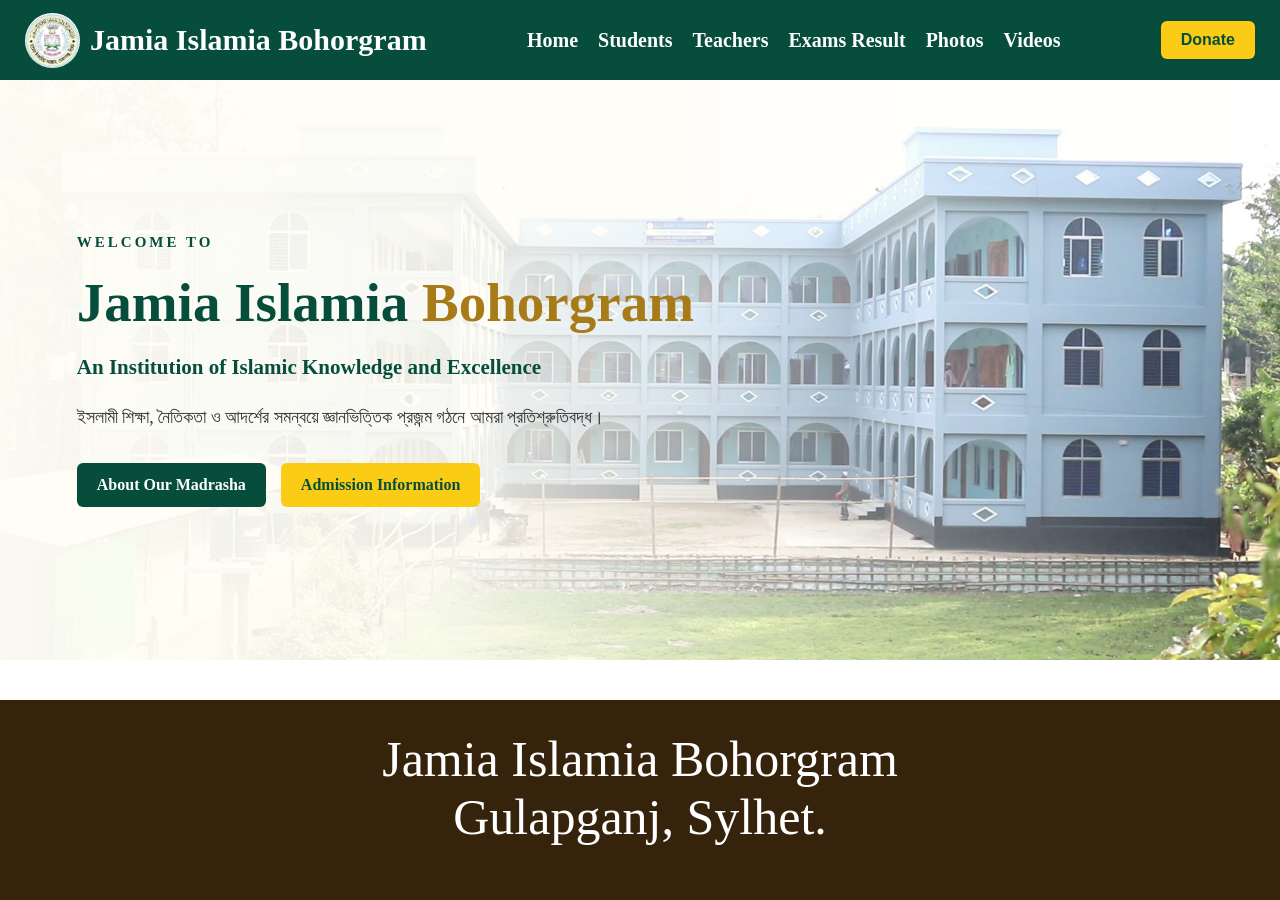
==== index.html @ 264031ab "herosection" ====
<!DOCTYPE html>
<html lang="en">

<head>
    <meta charset="UTF-8">
    <meta name="viewport" content="width=device-width, initial-scale=1.0">
    <title>Bohorgram-Madrasha</title>
    <link rel="stylesheet" href="style.css">
</head>

<body>

    <header>

        <nav class="navbar">

            <!-- Website Logo and Name -->
            <div class="logo">
                <img src="./images/logo.jpg" alt="Jamia Islamia Bohorgram Logo">
                <span>Jamia Islamia Bohorgram</span>
            </div>


            <!-- Mobile Menu Toggle -->
            <button class="menu-toggle" id="menu-toggle"
                aria-label="Toggle Navigation Menu"
                aria-expanded="false">
                ☰
            </button>


            <!-- Navigation Menu -->
            <ul class="nav-style" id="nav-menu">

                <li><a class="link-style" href="./index.html">Home</a></li>

                <li><a class="link-style" href="./students.html">Students</a></li>

                <li><a class="link-style" href="">Teachers</a></li>

                <li><a class="link-style" href="">Exams Result</a></li>

                <li><a class="link-style" href="./photos.html">Photos</a></li>

                <li><a class="link-style" href="">Videos</a></li>

            </ul>


            <!-- Donation Button -->
            <button class="donate-button" id="donate-button">
                Donate
            </button>

        </nav>


        <!-- Background Overlay -->
        <div class="menu-overlay" id="menu-overlay"></div>

    </header>


    <!-- Hero Section -->

<main>

    <section class="hero">

        <div class="hero-overlay"></div>

        <div class="hero-content">

            <span class="hero-welcome">
                WELCOME TO
            </span>

            <h1>
                Jamia Islamia
                <span>Bohorgram</span>
            </h1>

            <h3>
                An Institution of Islamic Knowledge and Excellence
            </h3>

            <p>
                ইসলামী শিক্ষা, নৈতিকতা ও আদর্শের সমন্বয়ে
                জ্ঞানভিত্তিক প্রজন্ম গঠনে আমরা প্রতিশ্রুতিবদ্ধ।
            </p>

            <div class="hero-buttons">

                <a href="./about.html" class="about-btn">
                    About Our Madrasha
                </a>

                <a href="./admission.html" class="admission-btn">
                    Admission Information
                </a>

            </div>

        </div>

    </section>

</main>


    <footer class="footer">

        Jamia Islamia Bohorgram
        <br>
        Gulapganj, Sylhet.

    </footer>


    <!-- JavaScript -->
    <script>

        // Select Elements
        const menuToggle = document.getElementById('menu-toggle');
        const navMenu = document.getElementById('nav-menu');
        const menuOverlay = document.getElementById('menu-overlay');


        // Open and Close Menu
        function toggleMenu() {

            const isOpen = navMenu.classList.toggle('active');

            menuOverlay.classList.toggle('active', isOpen);

            document.body.classList.toggle('menu-open', isOpen);

            menuToggle.setAttribute('aria-expanded', isOpen);

        }


        // Close Menu
        function closeMenu() {

            navMenu.classList.remove('active');

            menuOverlay.classList.remove('active');

            document.body.classList.remove('menu-open');

            menuToggle.setAttribute('aria-expanded', 'false');

        }


        // Toggle Button Click
        menuToggle.addEventListener('click', toggleMenu);


        // Close Menu by Clicking Outside
        menuOverlay.addEventListener('click', closeMenu);


        // Close Menu After Clicking a Link
        const navLinks = document.querySelectorAll('.link-style');

        navLinks.forEach(function(link) {

            link.addEventListener('click', closeMenu);

        });


        // Close Menu by Pressing Escape
        document.addEventListener('keydown', function(event) {

            if (event.key === 'Escape') {
                closeMenu();
            }

        });

    </script>

</body>

</html>
---- style.css ----
/* =========================
   General Design
========================= */

* {
    box-sizing: border-box;
}

body {
    margin: 0;
    padding: 0;
    min-height: 100vh;
    display: flex;
    flex-direction: column;
    overflow-x: hidden;
}


/* =========================
   Navbar Design
========================= */

.navbar {
    width: 100%;
    min-height: 80px;
    background-color: #064e3b;
    display: flex;
    align-items: center;
    justify-content: space-between;
    padding: 10px 25px;
}


/* Logo and Madrasha Name */

.logo {
    display: flex;
    align-items: center;
    gap: 10px;
    color: white;
    font-size: 30px;
    font-weight: bold;
    white-space: nowrap;
}

.logo img {
    width: 55px;
    height: 55px;
    border-radius: 50%;
    object-fit: cover;
}


/* Navigation Menu */

.nav-style {
    display: flex;
    align-items: center;
    list-style: none;
    gap: 20px;
    margin: 0;
    padding: 0;
}

.link-style {
    text-decoration: none;
    color: white;
    font-size: 20px;
    font-weight: bold;
}

.link-style:hover {
    color: #facc15;
}


/* Donate Button */

.donate-button {
    background-color: #facc15;
    color: #064e3b;
    padding: 10px 20px;
    border: none;
    border-radius: 6px;
    font-size: 16px;
    font-weight: bold;
    cursor: pointer;
}


/* Hamburger Menu Button */

.menu-toggle {
    display: none;
    font-size: 28px;
    color: white;
    background: none;
    border: none;
    cursor: pointer;
}


/* =========================
   Banner Design
========================= */

.banner {
    width: 100%;
    min-height: 200px;
    color: chocolate;
    text-align: center;
    background-position: center;
    padding: 10px 15px;
}

.banner h1 {
    font-size: 50px;
    margin: 25px 0;
}

.banner h3 {
    font-size: 30px;
    margin: 20px 0;
}

.alada {
    color: brown;
}


/* =========================
   Main Content
========================= */

main {
    width: 100%;
    flex: 1;
    text-align: center;
}

.main img {
    display: block;
    width: 80%;
    max-width: 650px;
    height: auto;
    margin: 20px auto 8px;
}

.main h3 {
    margin: 10px 0 20px;
}


/* =========================
   Students Button
========================= */

.button {
    display: flex;
    background-color: rgb(114, 218, 11);
    font-size: 30px;
    font-weight: bold;
    color: black;
    flex-direction: row;
    padding: 20px;
    border-radius: 20px;
    margin: 10px auto;
}

.button a {
    text-decoration: none;
}


/* =========================
   Photos Page
========================= */

.image {
    width: 50%;
    height: auto;
}


/* =========================
   Footer Design
========================= */

.footer {
    flex-shrink: 0;
    background-color: rgb(53, 35, 12);
    width: 100%;
    min-height: 200px;
    color: white;
    text-align: center;
    font-size: 50px;
    padding: 30px 10px;
}


/* =========================
   Mobile Responsive Design
========================= */

@media screen and (max-width: 768px) {


    /* Mobile Navbar */

    .navbar {
        width: 100%;
        min-height: 65px;
        flex-wrap: nowrap;
        padding: 8px 10px;
        justify-content: space-between;
    }


    /* Toggle Button */

    .menu-toggle {
        display: block;
        order: 1;
        margin: 0;
        flex-shrink: 0;

        position: relative;
        z-index: 1002;
    }


    /* Logo and Name */

    .logo {
        order: 2;
        flex: 1;
        justify-content: center;
        font-size: 13px;
        gap: 5px;
        min-width: 0;
        white-space: normal;
    }

    .logo img {
        width: 38px;
        height: 38px;
        flex-shrink: 0;
    }


    /* Donate Button */

    .donate-button {
        order: 3;
        padding: 8px 12px;
        font-size: 13px;
        flex-shrink: 0;
    }


    /* =========================
       Side Drawer Menu
    ========================= */

    .nav-style {
        display: flex;

        position: fixed;
        top: 0;
        left: 0;

        width: min(75%, 340px);
        height: 100vh;
        height: 100dvh;

        background-color: #fffdf5;

        flex-direction: column;
        align-items: flex-start;
        justify-content: flex-start;

        gap: 0;
        padding: 85px 25px 30px;

        margin: 0;

        overflow-y: auto;

        z-index: 1001;

        transform: translateX(-100%);
        visibility: hidden;

        transition:
            transform 0.35s ease,
            visibility 0.35s ease;

        box-shadow: 5px 0 20px rgba(0, 0, 0, 0.15);
    }


    /* Open Drawer */

    .nav-style.active {
        transform: translateX(0);
        visibility: visible;
    }


    /* Drawer Menu Links */

    .nav-style li {
        width: 100%;
        border-bottom: 1px solid #e5e1d5;
    }

    .link-style {
        display: block;
        width: 100%;

        color: #064e3b;

        font-size: 18px;
        padding: 15px 5px;
    }

    .link-style:hover {
        color: #064e3b;
        background-color: #e8f5e9;
    }


    /* =========================
       Background Overlay
    ========================= */

    .menu-overlay {
        position: fixed;
        inset: 0;

        background-color: rgba(0, 0, 0, 0.45);

        backdrop-filter: blur(5px);
        -webkit-backdrop-filter: blur(5px);

        z-index: 1000;

        opacity: 0;
        visibility: hidden;

        transition:
            opacity 0.35s ease,
            visibility 0.35s ease;
    }


    /* Show Overlay */

    .menu-overlay.active {
        opacity: 1;
        visibility: visible;
    }


    /* Stop Background Scrolling */

    body.menu-open {
        overflow: hidden;
    }


    /* Mobile Banner */

    .banner {
        min-height: auto;
        padding: 10px 12px;
    }

    .banner h1 {
        font-size: 30px;
        line-height: 1.3;
        margin: 20px 0;
    }

    .banner h3 {
        font-size: 19px;
        line-height: 1.4;
        margin: 15px 0;
    }


    /* Mobile Main Content */

    .main img {
        width: 88%;
        max-width: 650px;
        height: auto;
        margin: 15px auto 8px;
    }

    .main h3 {
        font-size: 16px;
        margin: 10px 0 20px;
    }


    /* Mobile Students Button */

    .button {
        font-size: 20px;
        padding: 12px 20px;
    }


    /* Mobile Photos */

    .image {
        width: 90%;
        height: auto;
    }


    /* Mobile Footer */

    .footer {
        min-height: 130px;
        font-size: 25px;
        padding: 25px 10px;
    }

}
/* =========================
   Hero Section
========================= */

.hero {
    position: relative;

    width: 100%;
    min-height: 580px;

    display: flex;
    align-items: center;

    padding: 60px 6%;

    background-image: url("./images/cover.jpg");

    background-size: cover;
    background-position: center;
    background-repeat: no-repeat;
}


/* Background Overlay */

.hero-overlay {
    position: absolute;
    inset: 0;

    background: linear-gradient(
        to right,
        rgba(255, 253, 245, 0.98) 0%,
        rgba(255, 253, 245, 0.90) 35%,
        rgba(255, 253, 245, 0.45) 60%,
        rgba(255, 253, 245, 0.05) 100%
    );
}


/* Hero Content */

.hero-content {
    position: relative;
    z-index: 1;

    width: 55%;
    max-width: 700px;

    text-align: left;
}


/* Welcome Text */

.hero-welcome {
    color: #064e3b;
    font-size: 15px;
    font-weight: bold;
    letter-spacing: 3px;
}


/* Main Heading */

.hero-content h1 {
    color: #064e3b;
    font-size: 55px;
    line-height: 1.15;
    margin: 20px 0;
}

.hero-content h1 span {
    color: #a77b18;
}


/* Description */

.hero-content h3 {
    color: #064e3b;
    font-size: 21px;
}

.hero-content p {
    color: #333;
    font-size: 18px;
    line-height: 1.8;
}


/* Buttons */

.hero-buttons {
    display: flex;
    flex-wrap: wrap;
    gap: 15px;
    margin-top: 30px;
}

.about-btn,
.admission-btn {
    display: inline-block;
    padding: 13px 20px;
    text-decoration: none;
    font-weight: bold;
    border-radius: 6px;
    transition: 0.3s;
}

.about-btn {
    background-color: #064e3b;
    color: white;
}

.admission-btn {
    background-color: #facc15;
    color: #064e3b;
}

.about-btn:hover,
.admission-btn:hover {
    transform: translateY(-3px);
}


/* =========================
   Mobile Hero Section
========================= */

@media screen and (max-width: 768px) {

    .hero {
        min-height: 500px;
        padding: 45px 20px;
        background-position: center;
    }

    .hero-overlay {
        background: rgba(255, 253, 245, 0.82);
    }

    .hero-content {
        width: 100%;
        text-align: center;
    }

    .hero-content h1 {
        font-size: 35px;
    }

    .hero-content h3 {
        font-size: 17px;
    }

    .hero-content p {
        font-size: 15px;
    }

    .hero-welcome {
        font-size: 12px;
    }

    .hero-buttons {
        justify-content: center;
    }

    .about-btn,
    .admission-btn {
        font-size: 13px;
        padding: 11px 13px;
    }

}
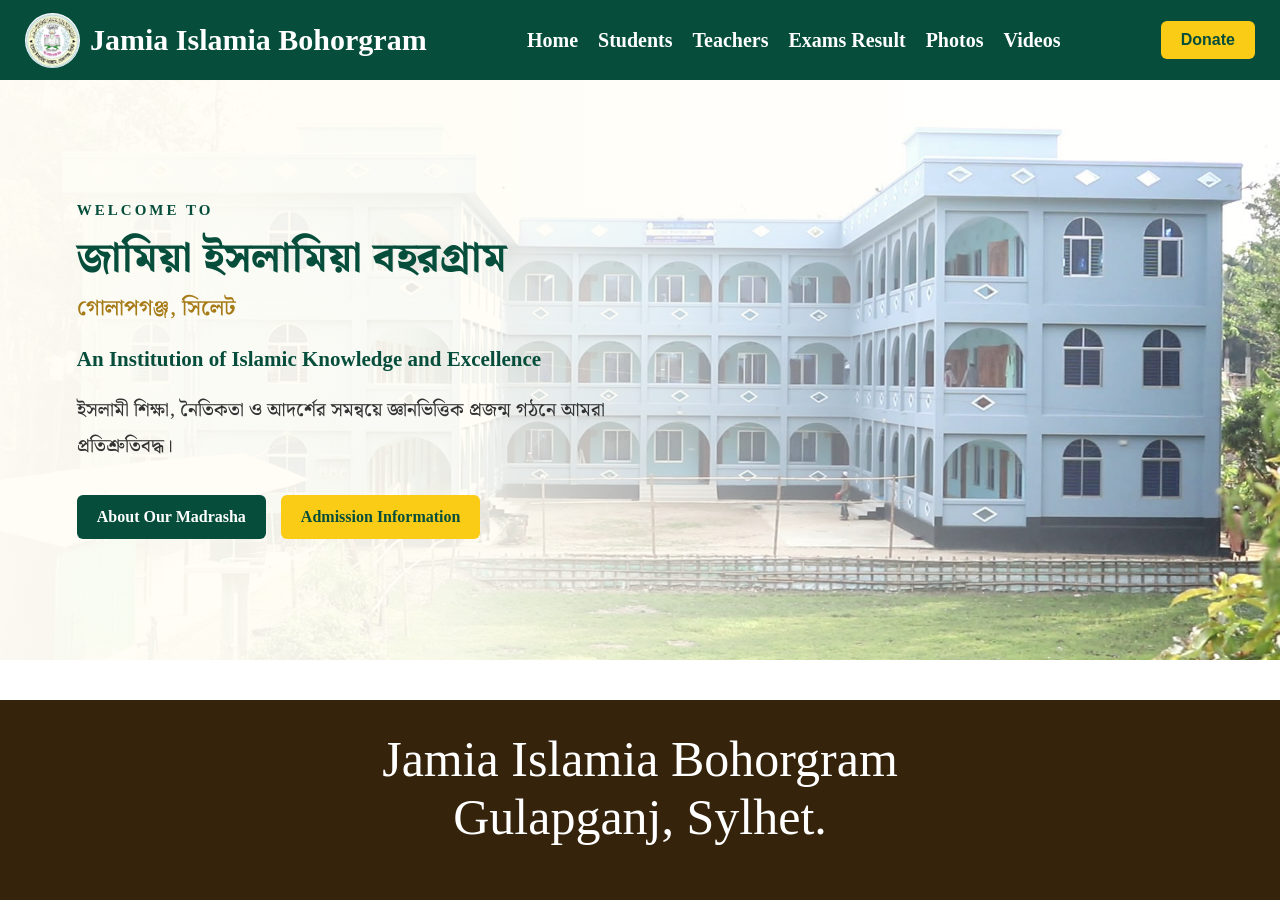
==== commit 39f9c5fa: "bannarupdate" ====
--- a/index.html
+++ b/index.html
@@ -1,11 +1,33 @@
 <!DOCTYPE html>
-<html lang="en">
+<html lang="bn">
 
 <head>
+<!-- Bengali Font -->
+<link rel="preconnect" href="https://fonts.googleapis.com">
+<link rel="preconnect" href="https://fonts.gstatic.com" crossorigin>
+
+<link href="https://fonts.googleapis.com/css2?family=Noto+Serif+Bengali:wght@400;500;600;700;800&display=swap" rel="stylesheet">
+    <!-- Character Encoding -->
     <meta charset="UTF-8">
+
+    <!-- Responsive Website -->
     <meta name="viewport" content="width=device-width, initial-scale=1.0">
-    <title>Bohorgram-Madrasha</title>
+
+    <!-- Website Title -->
+    <title>জামিয়া ইসলামিয়া বহরগ্রাম | Jamia Islamia Bohorgram</title>
+
+    <!-- Website Description -->
+    <meta name="description" content="জামিয়া ইসলামিয়া বহরগ্রাম, গোলাপগঞ্জ, সিলেট। একটি আদর্শ ইসলামী শিক্ষাপ্রতিষ্ঠান।">
+
+    <!-- Website Keywords -->
+    <meta name="keywords" content="Jamia Islamia Bohorgram, Madrasha, Islamic Education, Golapganj, Sylhet">
+
+    <!-- Author -->
+    <meta name="author" content="Jamia Islamia Bohorgram">
+
+    <!-- CSS File -->
     <link rel="stylesheet" href="style.css">
+
 </head>
 
 <body>
@@ -75,19 +97,22 @@
                 WELCOME TO
             </span>
 
-            <h1>
-                Jamia Islamia
-                <span>Bohorgram</span>
-            </h1>
+            <h1 class="madrasha-name">
+    জামিয়া ইসলামিয়া বহরগ্রাম
+</h1>
+
+<p class="hero-location">
+    গোলাপগঞ্জ, সিলেট
+</p>
 
             <h3>
                 An Institution of Islamic Knowledge and Excellence
             </h3>
 
-            <p>
-                ইসলামী শিক্ষা, নৈতিকতা ও আদর্শের সমন্বয়ে
-                জ্ঞানভিত্তিক প্রজন্ম গঠনে আমরা প্রতিশ্রুতিবদ্ধ।
-            </p>
+            <p class="hero-description">
+    ইসলামী শিক্ষা, নৈতিকতা ও আদর্শের সমন্বয়ে
+    জ্ঞানভিত্তিক প্রজন্ম গঠনে আমরা প্রতিশ্রুতিবদ্ধ।
+</p>
 
             <div class="hero-buttons">
 
--- a/style.css
+++ b/style.css
@@ -491,17 +491,49 @@
 }
 
 
-/* Main Heading */
-
-.hero-content h1 {
+/* Madrasha Name */
+
+.madrasha-name {
+    font-family: 'Noto Serif Bengali', serif;
     color: #064e3b;
-    font-size: 55px;
-    line-height: 1.15;
-    margin: 20px 0;
-}
-
-.hero-content h1 span {
+
+    font-size: clamp(34px, 3.2vw, 50px);
+    font-weight: 800;
+
+    white-space: nowrap;
+    line-height: 1.5;
+
+    margin: 10px 0 0;
+}
+
+
+/* Madrasha Location */
+
+.hero-location {
+    font-family: 'Noto Serif Bengali', serif;
+
     color: #a77b18;
+    font-size: 22px;
+    font-weight: 600;
+
+    margin: 0 0 15px;
+}
+
+
+/* Mobile Design */
+
+@media screen and (max-width: 768px) {
+
+    .madrasha-name {
+        font-size: clamp(25px, 7vw, 34px);
+        white-space: normal;
+        line-height: 1.5;
+    }
+
+    .hero-location {
+        font-size: 18px;
+    }
+
 }
 
 
@@ -512,10 +544,27 @@
     font-size: 21px;
 }
 
-.hero-content p {
+/* Hero Description */
+
+.hero-description {
+    font-family: 'Noto Serif Bengali', serif;
     color: #333;
-    font-size: 18px;
-    line-height: 1.8;
+    font-size: 19px;
+    font-weight: 500;
+    line-height: 1.9;
+    margin: 10px 0 20px;
+}
+
+
+/* Mobile Design */
+
+@media screen and (max-width: 768px) {
+
+    .hero-description {
+        font-size: 16px;
+        line-height: 1.8;
+    }
+
 }
 
 
@@ -561,38 +610,77 @@
 @media screen and (max-width: 768px) {
 
     .hero {
-        min-height: 500px;
-        padding: 45px 20px;
-        background-position: center;
-    }
+        min-height: 520px;
+
+        padding: 40px 20px;
+
+        display: flex;
+        align-items: center;
+
+        background-position: 65% center;
+        background-size: cover;
+    }
+
+
+    /* Mobile Background Overlay */
 
     .hero-overlay {
-        background: rgba(255, 253, 245, 0.82);
-    }
+        background: linear-gradient(
+            to right,
+            rgba(255, 253, 245, 0.95) 0%,
+            rgba(255, 253, 245, 0.82) 65%,
+            rgba(255, 253, 245, 0.55) 100%
+        );
+    }
+
+
+    /* Hero Text */
 
     .hero-content {
         width: 100%;
-        text-align: center;
-    }
-
-    .hero-content h1 {
-        font-size: 35px;
-    }
-
-    .hero-content h3 {
-        font-size: 17px;
-    }
-
-    .hero-content p {
+        max-width: 100%;
+
+        text-align: left;
+    }
+
+
+    /* Madrasha Name */
+
+    .madrasha-name {
+        font-size: clamp(27px, 7vw, 34px);
+        white-space: normal;
+        line-height: 1.5;
+    }
+
+
+    /* Location */
+
+    .hero-location {
+        font-size: 18px;
+    }
+
+
+    /* Description */
+
+    .hero-description {
         font-size: 15px;
-    }
+        line-height: 1.9;
+    }
+
+
+    /* Welcome Text */
 
     .hero-welcome {
         font-size: 12px;
-    }
+        letter-spacing: 2px;
+    }
+
+
+    /* Buttons */
 
     .hero-buttons {
-        justify-content: center;
+        justify-content: flex-start;
+        gap: 10px;
     }
 
     .about-btn,
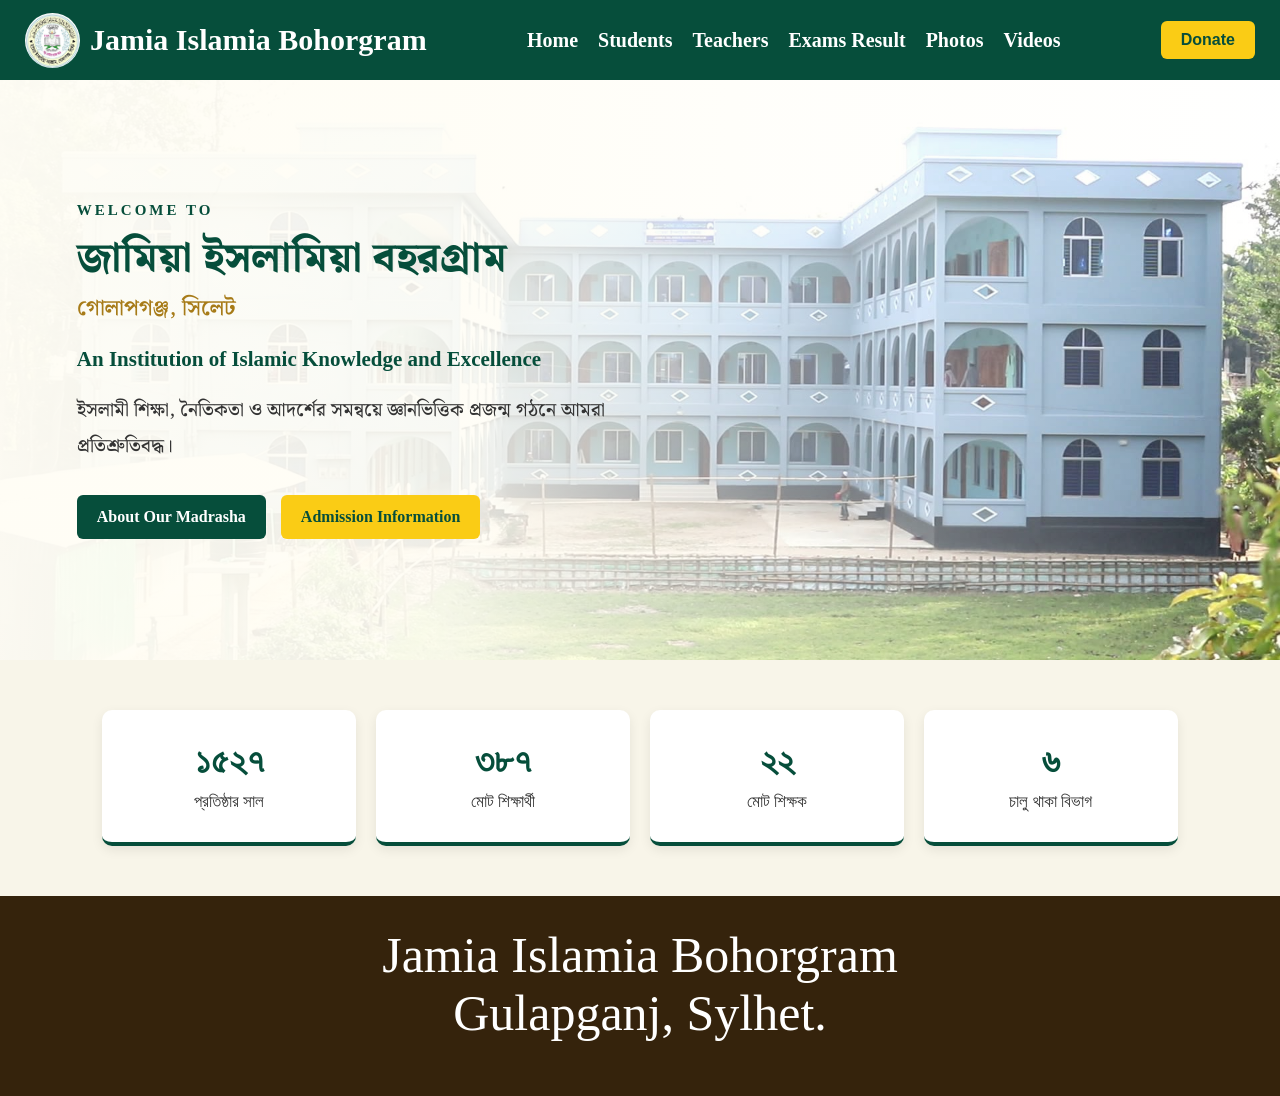
==== commit 18ca898f: "staticsection" ====
--- a/index.html
+++ b/index.html
@@ -129,6 +129,27 @@
         </div>
 
     </section>
+    <section class="statistics">
+    <div class="stat-card">
+        <h2 class="stat-number" data-target="1969">০</h2>
+        <p>প্রতিষ্ঠার সাল</p>
+    </div>
+
+    <div class="stat-card">
+        <h2 class="stat-number" data-target="500">০</h2>
+        <p>মোট শিক্ষার্থী</p>
+    </div>
+
+    <div class="stat-card">
+        <h2 class="stat-number" data-target="29">০</h2>
+        <p>মোট শিক্ষক</p>
+    </div>
+
+    <div class="stat-card">
+        <h2 class="stat-number" data-target="8">০</h2>
+        <p>চালু থাকা বিভাগ</p>
+    </div>
+</section>
 
 </main>
 
@@ -207,7 +228,57 @@
         });
 
     </script>
-
+<script>
+    const statNumbers = document.querySelectorAll(".stat-number");
+
+    // ইংরেজি অঙ্ককে বাংলা অঙ্কে রূপান্তর
+    function toBanglaNumber(number) {
+        const banglaDigits = ["০", "১", "২", "৩", "৪", "৫", "৬", "৭", "৮", "৯"];
+
+        return number.toString().replace(/\d/g, digit => banglaDigits[digit]);
+    }
+
+    // সংখ্যা ০ থেকে নির্দিষ্ট মান পর্যন্ত বাড়ানো
+    function animateCount(element) {
+        const target = Number(element.dataset.target);
+        const duration = 1800;
+        const startTime = performance.now();
+
+        function updateCount(currentTime) {
+            const elapsed = currentTime - startTime;
+            const progress = Math.min(elapsed / duration, 1);
+            const currentNumber = Math.floor(target * progress);
+
+            element.textContent = toBanglaNumber(currentNumber);
+
+            if (progress < 1) {
+                requestAnimationFrame(updateCount);
+            } else {
+                element.textContent = toBanglaNumber(target);
+            }
+        }
+
+        requestAnimationFrame(updateCount);
+    }
+
+    // Statistics Section স্ক্রিনে এলে অ্যানিমেশন চালু হবে
+    const statisticsSection = document.querySelector(".statistics");
+
+    const observer = new IntersectionObserver((entries) => {
+        entries.forEach(entry => {
+            if (entry.isIntersecting) {
+                statNumbers.forEach(number => animateCount(number));
+                observer.unobserve(entry.target);
+            }
+        });
+    }, {
+        threshold: 0.3
+    });
+
+    if (statisticsSection) {
+        observer.observe(statisticsSection);
+    }
+</script>
 </body>
 
 </html>
--- a/style.css
+++ b/style.css
@@ -28,6 +28,9 @@
     align-items: center;
     justify-content: space-between;
     padding: 10px 25px;
+    position: sticky;
+    top: 0;
+    z-index: 1000;
 }
 
 
@@ -213,6 +216,9 @@
         flex-wrap: nowrap;
         padding: 8px 10px;
         justify-content: space-between;
+        position: sticky;
+        top: 0;
+        z-index: 1000;
     }
 
 
@@ -689,4 +695,55 @@
         padding: 11px 13px;
     }
 
+}
+/* Statistics Section */
+.statistics {
+    display: grid;
+    grid-template-columns: repeat(4, 1fr);
+    gap: 20px;
+    padding: 50px 8%;
+    background-color: #f8f5e9;
+}
+
+.stat-card {
+    background-color: #ffffff;
+    text-align: center;
+    padding: 30px 15px;
+    border-bottom: 4px solid #064e3b;
+    border-radius: 10px;
+    box-shadow: 0 4px 12px rgba(0, 0, 0, 0.08);
+}
+
+.stat-card h2 {
+    color: #064e3b;
+    font-size: 36px;
+    margin: 0 0 10px;
+    font-weight: 800;
+}
+
+.stat-card p {
+    color: #333333;
+    font-size: 17px;
+    margin: 0;
+}
+
+/* Mobile Responsive */
+@media (max-width: 768px) {
+    .statistics {
+        grid-template-columns: repeat(2, 1fr);
+        gap: 12px;
+        padding: 30px 5%;
+    }
+
+    .stat-card {
+        padding: 22px 10px;
+    }
+
+    .stat-card h2 {
+        font-size: 28px;
+    }
+
+    .stat-card p {
+        font-size: 15px;
+    }
 }
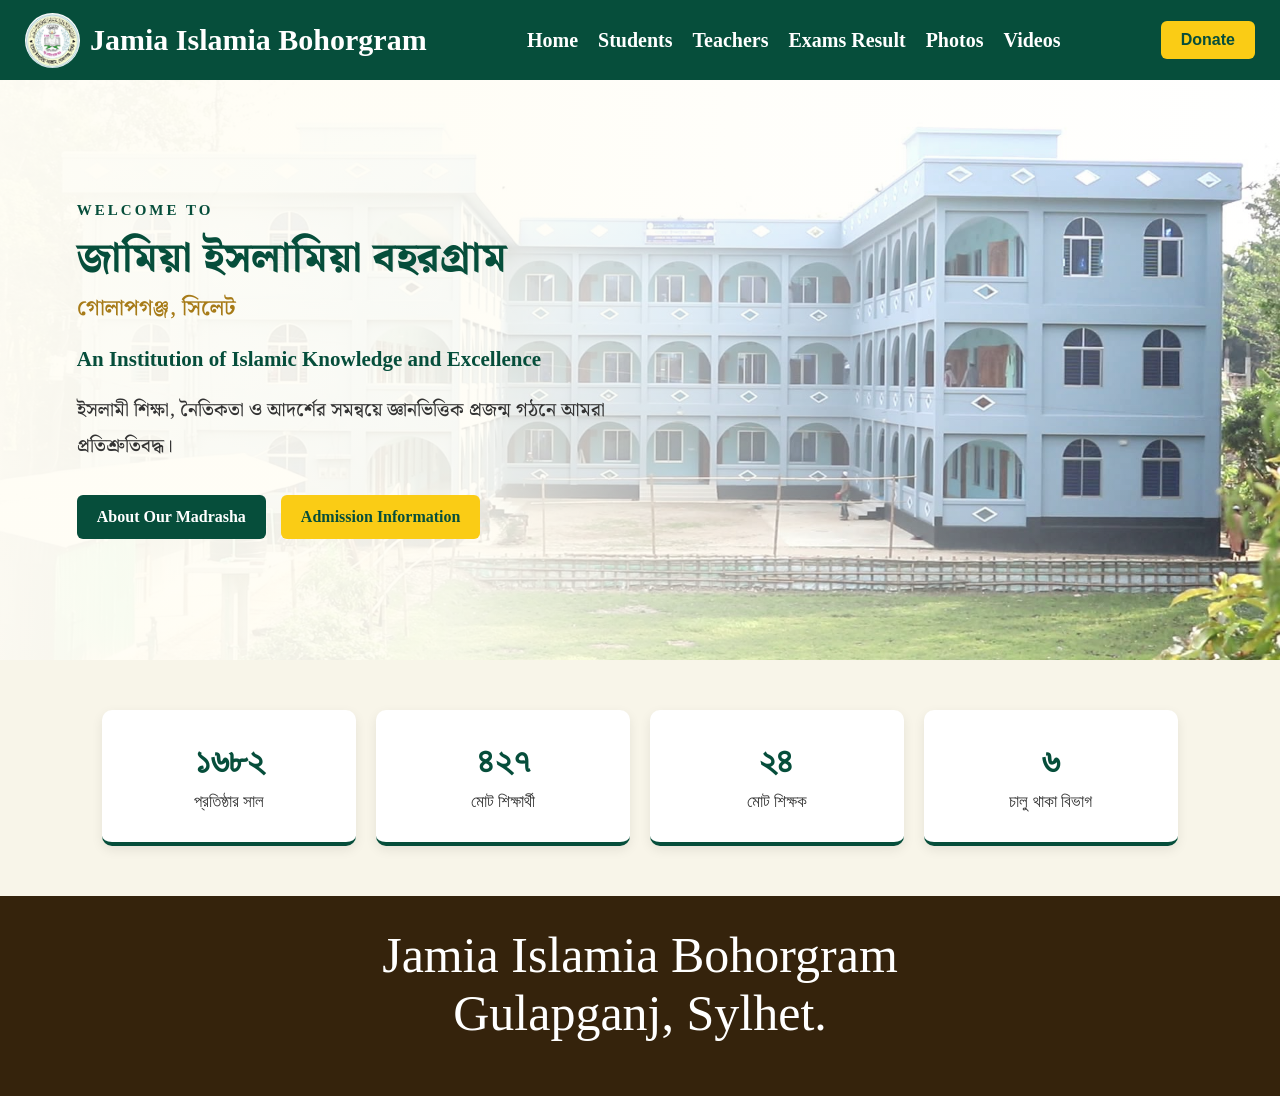
==== commit ca9298e4: "navbarupdate" ====
--- a/index.html
+++ b/index.html
@@ -2,11 +2,6 @@
 <html lang="bn">
 
 <head>
-<!-- Bengali Font -->
-<link rel="preconnect" href="https://fonts.googleapis.com">
-<link rel="preconnect" href="https://fonts.gstatic.com" crossorigin>
-
-<link href="https://fonts.googleapis.com/css2?family=Noto+Serif+Bengali:wght@400;500;600;700;800&display=swap" rel="stylesheet">
     <!-- Character Encoding -->
     <meta charset="UTF-8">
 
@@ -25,9 +20,13 @@
     <!-- Author -->
     <meta name="author" content="Jamia Islamia Bohorgram">
 
+    <!-- Bengali Font -->
+    <link rel="preconnect" href="https://fonts.googleapis.com">
+    <link rel="preconnect" href="https://fonts.gstatic.com" crossorigin>
+    <link href="https://fonts.googleapis.com/css2?family=Noto+Serif+Bengali:wght@400;500;600;700;800&display=swap" rel="stylesheet">
+
     <!-- CSS File -->
     <link rel="stylesheet" href="style.css">
-
 </head>
 
 <body>
@@ -42,15 +41,15 @@
                 <span>Jamia Islamia Bohorgram</span>
             </div>
 
-
             <!-- Mobile Menu Toggle -->
-            <button class="menu-toggle" id="menu-toggle"
+            <button
+                class="menu-toggle"
+                id="menu-toggle"
                 aria-label="Toggle Navigation Menu"
                 aria-expanded="false">
                 ☰
             </button>
 
-
             <!-- Navigation Menu -->
             <ul class="nav-style" id="nav-menu">
 
@@ -67,7 +66,6 @@
                 <li><a class="link-style" href="">Videos</a></li>
 
             </ul>
-
 
             <!-- Donation Button -->
             <button class="donate-button" id="donate-button">
@@ -76,84 +74,88 @@
 
         </nav>
 
-
         <!-- Background Overlay -->
         <div class="menu-overlay" id="menu-overlay"></div>
 
     </header>
 
 
-    <!-- Hero Section -->
-
-<main>
-
-    <section class="hero">
-
-        <div class="hero-overlay"></div>
-
-        <div class="hero-content">
-
-            <span class="hero-welcome">
-                WELCOME TO
-            </span>
-
-            <h1 class="madrasha-name">
-    জামিয়া ইসলামিয়া বহরগ্রাম
-</h1>
-
-<p class="hero-location">
-    গোলাপগঞ্জ, সিলেট
-</p>
-
-            <h3>
-                An Institution of Islamic Knowledge and Excellence
-            </h3>
-
-            <p class="hero-description">
-    ইসলামী শিক্ষা, নৈতিকতা ও আদর্শের সমন্বয়ে
-    জ্ঞানভিত্তিক প্রজন্ম গঠনে আমরা প্রতিশ্রুতিবদ্ধ।
-</p>
-
-            <div class="hero-buttons">
-
-                <a href="./about.html" class="about-btn">
-                    About Our Madrasha
-                </a>
-
-                <a href="./admission.html" class="admission-btn">
-                    Admission Information
-                </a>
-
-            </div>
-
-        </div>
-
-    </section>
-    <section class="statistics">
-    <div class="stat-card">
-        <h2 class="stat-number" data-target="1969">০</h2>
-        <p>প্রতিষ্ঠার সাল</p>
-    </div>
-
-    <div class="stat-card">
-        <h2 class="stat-number" data-target="500">০</h2>
-        <p>মোট শিক্ষার্থী</p>
-    </div>
-
-    <div class="stat-card">
-        <h2 class="stat-number" data-target="29">০</h2>
-        <p>মোট শিক্ষক</p>
-    </div>
-
-    <div class="stat-card">
-        <h2 class="stat-number" data-target="8">০</h2>
-        <p>চালু থাকা বিভাগ</p>
-    </div>
-</section>
-
-</main>
-
-
+    <main>
+
+        <!-- Hero Section -->
+        <section class="hero">
+
+            <div class="hero-overlay"></div>
+
+            <div class="hero-content">
+
+                <span class="hero-welcome">
+                    WELCOME TO
+                </span>
+
+                <h1 class="madrasha-name">
+                    জামিয়া ইসলামিয়া বহরগ্রাম
+                </h1>
+
+                <p class="hero-location">
+                    গোলাপগঞ্জ, সিলেট
+                </p>
+
+                <h3>
+                    An Institution of Islamic Knowledge and Excellence
+                </h3>
+
+                <p class="hero-description">
+                    ইসলামী শিক্ষা, নৈতিকতা ও আদর্শের সমন্বয়ে
+                    জ্ঞানভিত্তিক প্রজন্ম গঠনে আমরা প্রতিশ্রুতিবদ্ধ।
+                </p>
+
+                <div class="hero-buttons">
+
+                    <a href="./about.html" class="about-btn">
+                        About Our Madrasha
+                    </a>
+
+                    <a href="./admission.html" class="admission-btn">
+                        Admission Information
+                    </a>
+
+                </div>
+
+            </div>
+
+        </section>
+
+
+        <!-- Statistics Section -->
+        <section class="statistics">
+
+            <div class="stat-card">
+                <h2 class="stat-number" data-target="1969">০</h2>
+                <p>প্রতিষ্ঠার সাল</p>
+            </div>
+
+            <div class="stat-card">
+                <h2 class="stat-number" data-target="500">০</h2>
+                <p>মোট শিক্ষার্থী</p>
+            </div>
+
+            <div class="stat-card">
+                <h2 class="stat-number" data-target="29">০</h2>
+                <p>মোট শিক্ষক</p>
+            </div>
+
+            <div class="stat-card">
+                <h2 class="stat-number" data-target="8">০</h2>
+                <p>চালু থাকা বিভাগ</p>
+            </div>
+
+        </section>
+
+    </main>
+
+
+    <!-- Footer -->
     <footer class="footer">
 
         Jamia Islamia Bohorgram
@@ -163,9 +165,8 @@
     </footer>
 
 
-    <!-- JavaScript -->
+    <!-- Mobile Navigation JavaScript -->
     <script>
-
         // Select Elements
         const menuToggle = document.getElementById('menu-toggle');
         const navMenu = document.getElementById('nav-menu');
@@ -226,59 +227,77 @@
             }
 
         });
-
     </script>
-<script>
-    const statNumbers = document.querySelectorAll(".stat-number");
-
-    // ইংরেজি অঙ্ককে বাংলা অঙ্কে রূপান্তর
-    function toBanglaNumber(number) {
-        const banglaDigits = ["০", "১", "২", "৩", "৪", "৫", "৬", "৭", "৮", "৯"];
-
-        return number.toString().replace(/\d/g, digit => banglaDigits[digit]);
-    }
-
-    // সংখ্যা ০ থেকে নির্দিষ্ট মান পর্যন্ত বাড়ানো
-    function animateCount(element) {
-        const target = Number(element.dataset.target);
-        const duration = 1800;
-        const startTime = performance.now();
-
-        function updateCount(currentTime) {
-            const elapsed = currentTime - startTime;
-            const progress = Math.min(elapsed / duration, 1);
-            const currentNumber = Math.floor(target * progress);
-
-            element.textContent = toBanglaNumber(currentNumber);
-
-            if (progress < 1) {
-                requestAnimationFrame(updateCount);
-            } else {
-                element.textContent = toBanglaNumber(target);
+
+
+    <!-- Statistics Count-Up Animation -->
+    <script>
+        const statNumbers = document.querySelectorAll(".stat-number");
+
+        // ইংরেজি অঙ্ককে বাংলা অঙ্কে রূপান্তর
+        function toBanglaNumber(number) {
+
+            const banglaDigits = ["০", "১", "২", "৩", "৪", "৫", "৬", "৭", "৮", "৯"];
+
+            return number.toString().replace(/\d/g, digit => banglaDigits[digit]);
+
+        }
+
+
+        // সংখ্যা ০ থেকে নির্দিষ্ট মান পর্যন্ত বাড়ানো
+        function animateCount(element) {
+
+            const target = Number(element.dataset.target);
+            const duration = 1800;
+            const startTime = performance.now();
+
+            function updateCount(currentTime) {
+
+                const elapsed = currentTime - startTime;
+                const progress = Math.min(elapsed / duration, 1);
+                const currentNumber = Math.floor(target * progress);
+
+                element.textContent = toBanglaNumber(currentNumber);
+
+                if (progress < 1) {
+                    requestAnimationFrame(updateCount);
+                } else {
+                    element.textContent = toBanglaNumber(target);
+                }
+
             }
-        }
-
-        requestAnimationFrame(updateCount);
-    }
-
-    // Statistics Section স্ক্রিনে এলে অ্যানিমেশন চালু হবে
-    const statisticsSection = document.querySelector(".statistics");
-
-    const observer = new IntersectionObserver((entries) => {
-        entries.forEach(entry => {
-            if (entry.isIntersecting) {
-                statNumbers.forEach(number => animateCount(number));
-                observer.unobserve(entry.target);
-            }
+
+            requestAnimationFrame(updateCount);
+
+        }
+
+
+        // Statistics Section স্ক্রিনে এলে অ্যানিমেশন চালু হবে
+        const statisticsSection = document.querySelector(".statistics");
+
+        const observer = new IntersectionObserver((entries) => {
+
+            entries.forEach(entry => {
+
+                if (entry.isIntersecting) {
+
+                    statNumbers.forEach(number => animateCount(number));
+
+                    observer.unobserve(entry.target);
+
+                }
+
+            });
+
+        }, {
+            threshold: 0.3
         });
-    }, {
-        threshold: 0.3
-    });
-
-    if (statisticsSection) {
-        observer.observe(statisticsSection);
-    }
-</script>
+
+
+        if (statisticsSection) {
+            observer.observe(statisticsSection);
+        }
+    </script>
+
 </body>
-
 </html>
--- a/style.css
+++ b/style.css
@@ -12,7 +12,20 @@
     min-height: 100vh;
     display: flex;
     flex-direction: column;
-    overflow-x: hidden;
+
+    /* Horizontal overflow নিয়ন্ত্রণ */
+    overflow-x: clip;
+}
+
+
+/* =========================
+   Sticky Header
+========================= */
+
+header {
+    position: sticky;
+    top: 0;
+    z-index: 1002;
 }
 
 
@@ -24,13 +37,15 @@
     width: 100%;
     min-height: 80px;
     background-color: #064e3b;
+
     display: flex;
     align-items: center;
     justify-content: space-between;
+
     padding: 10px 25px;
-    position: sticky;
-    top: 0;
-    z-index: 1000;
+
+    position: relative;
+    z-index: 1002;
 }
 
 
@@ -40,6 +55,7 @@
     display: flex;
     align-items: center;
     gap: 10px;
+
     color: white;
     font-size: 30px;
     font-weight: bold;
@@ -59,8 +75,10 @@
 .nav-style {
     display: flex;
     align-items: center;
+
     list-style: none;
     gap: 20px;
+
     margin: 0;
     padding: 0;
 }
@@ -68,6 +86,7 @@
 .link-style {
     text-decoration: none;
     color: white;
+
     font-size: 20px;
     font-weight: bold;
 }
@@ -82,11 +101,15 @@
 .donate-button {
     background-color: #facc15;
     color: #064e3b;
+
     padding: 10px 20px;
+
     border: none;
     border-radius: 6px;
+
     font-size: 16px;
     font-weight: bold;
+
     cursor: pointer;
 }
 
@@ -95,10 +118,13 @@
 
 .menu-toggle {
     display: none;
+
     font-size: 28px;
     color: white;
+
     background: none;
     border: none;
+
     cursor: pointer;
 }
 
@@ -110,9 +136,12 @@
 .banner {
     width: 100%;
     min-height: 200px;
+
     color: chocolate;
     text-align: center;
+
     background-position: center;
+
     padding: 10px 15px;
 }
 
@@ -143,9 +172,11 @@
 
 .main img {
     display: block;
+
     width: 80%;
     max-width: 650px;
     height: auto;
+
     margin: 20px auto 8px;
 }
 
@@ -160,13 +191,18 @@
 
 .button {
     display: flex;
+
     background-color: rgb(114, 218, 11);
+
     font-size: 30px;
     font-weight: bold;
     color: black;
+
     flex-direction: row;
+
     padding: 20px;
     border-radius: 20px;
+
     margin: 10px auto;
 }
 
@@ -191,12 +227,16 @@
 
 .footer {
     flex-shrink: 0;
+
     background-color: rgb(53, 35, 12);
+
     width: 100%;
     min-height: 200px;
+
     color: white;
     text-align: center;
     font-size: 50px;
+
     padding: 30px 10px;
 }
 
@@ -206,19 +246,21 @@
 ========================= */
 
 @media screen and (max-width: 768px) {
-
 
     /* Mobile Navbar */
 
     .navbar {
         width: 100%;
         min-height: 65px;
+
         flex-wrap: nowrap;
         padding: 8px 10px;
+
         justify-content: space-between;
-        position: sticky;
-        top: 0;
-        z-index: 1000;
+
+        /* Sticky header নিজেই অবস্থান নিয়ন্ত্রণ করবে */
+        position: relative;
+        z-index: 1002;
     }
 
 
@@ -226,12 +268,13 @@
 
     .menu-toggle {
         display: block;
+
         order: 1;
         margin: 0;
         flex-shrink: 0;
 
         position: relative;
-        z-index: 1002;
+        z-index: 1004;
     }
 
 
@@ -240,9 +283,12 @@
     .logo {
         order: 2;
         flex: 1;
+
         justify-content: center;
+
         font-size: 13px;
         gap: 5px;
+
         min-width: 0;
         white-space: normal;
     }
@@ -258,8 +304,10 @@
 
     .donate-button {
         order: 3;
+
         padding: 8px 12px;
         font-size: 13px;
+
         flex-shrink: 0;
     }
 
@@ -286,13 +334,13 @@
         justify-content: flex-start;
 
         gap: 0;
+
         padding: 85px 25px 30px;
-
         margin: 0;
 
         overflow-y: auto;
 
-        z-index: 1001;
+        z-index: 1003;
 
         transform: translateX(-100%);
         visibility: hidden;
@@ -349,7 +397,8 @@
         backdrop-filter: blur(5px);
         -webkit-backdrop-filter: blur(5px);
 
-        z-index: 1000;
+        /* Navbar-এর নিচে, Drawer-এর পেছনে */
+        z-index: 1001;
 
         opacity: 0;
         visibility: hidden;
@@ -401,6 +450,7 @@
         width: 88%;
         max-width: 650px;
         height: auto;
+
         margin: 15px auto 8px;
     }
 
@@ -435,6 +485,8 @@
     }
 
 }
+
+
 /* =========================
    Hero Section
 ========================= */
@@ -491,6 +543,7 @@
 
 .hero-welcome {
     color: #064e3b;
+
     font-size: 15px;
     font-weight: bold;
     letter-spacing: 3px;
@@ -501,6 +554,7 @@
 
 .madrasha-name {
     font-family: 'Noto Serif Bengali', serif;
+
     color: #064e3b;
 
     font-size: clamp(34px, 3.2vw, 50px);
@@ -519,6 +573,7 @@
     font-family: 'Noto Serif Bengali', serif;
 
     color: #a77b18;
+
     font-size: 22px;
     font-weight: 600;
 
@@ -526,59 +581,32 @@
 }
 
 
-/* Mobile Design */
-
-@media screen and (max-width: 768px) {
-
-    .madrasha-name {
-        font-size: clamp(25px, 7vw, 34px);
-        white-space: normal;
-        line-height: 1.5;
-    }
-
-    .hero-location {
-        font-size: 18px;
-    }
-
-}
-
-
-/* Description */
+/* Hero Description */
 
 .hero-content h3 {
     color: #064e3b;
     font-size: 21px;
 }
 
-/* Hero Description */
-
 .hero-description {
     font-family: 'Noto Serif Bengali', serif;
+
     color: #333;
+
     font-size: 19px;
     font-weight: 500;
     line-height: 1.9;
+
     margin: 10px 0 20px;
 }
 
 
-/* Mobile Design */
-
-@media screen and (max-width: 768px) {
-
-    .hero-description {
-        font-size: 16px;
-        line-height: 1.8;
-    }
-
-}
-
-
-/* Buttons */
+/* Hero Buttons */
 
 .hero-buttons {
     display: flex;
     flex-wrap: wrap;
+
     gap: 15px;
     margin-top: 30px;
 }
@@ -586,10 +614,14 @@
 .about-btn,
 .admission-btn {
     display: inline-block;
+
     padding: 13px 20px;
+
     text-decoration: none;
     font-weight: bold;
+
     border-radius: 6px;
+
     transition: 0.3s;
 }
 
@@ -696,41 +728,61 @@
     }
 
 }
-/* Statistics Section */
+
+
+/* =========================
+   Statistics Section
+========================= */
+
 .statistics {
     display: grid;
+
     grid-template-columns: repeat(4, 1fr);
     gap: 20px;
+
     padding: 50px 8%;
+
     background-color: #f8f5e9;
 }
 
 .stat-card {
     background-color: #ffffff;
+
     text-align: center;
+
     padding: 30px 15px;
+
     border-bottom: 4px solid #064e3b;
     border-radius: 10px;
+
     box-shadow: 0 4px 12px rgba(0, 0, 0, 0.08);
 }
 
 .stat-card h2 {
     color: #064e3b;
+
     font-size: 36px;
+    font-weight: 800;
+
     margin: 0 0 10px;
-    font-weight: 800;
 }
 
 .stat-card p {
     color: #333333;
+
     font-size: 17px;
+
     margin: 0;
 }
 
-/* Mobile Responsive */
-@media (max-width: 768px) {
+
+/* Mobile Statistics */
+
+@media screen and (max-width: 768px) {
+
     .statistics {
         grid-template-columns: repeat(2, 1fr);
+
         gap: 12px;
         padding: 30px 5%;
     }
@@ -746,4 +798,5 @@
     .stat-card p {
         font-size: 15px;
     }
+
 }
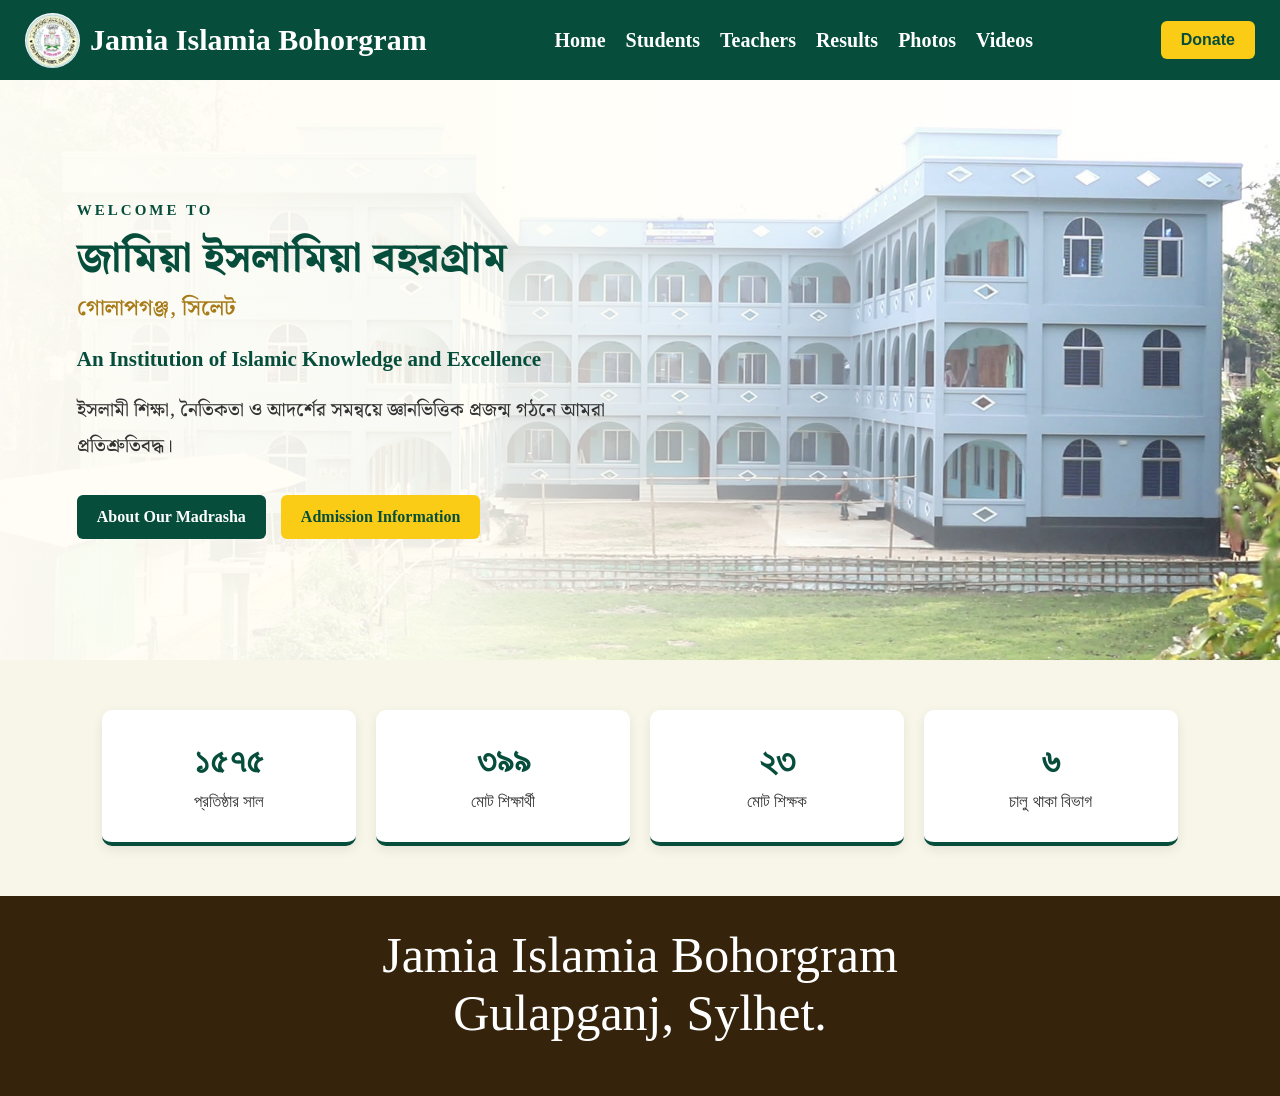
==== commit 9d016820: "allupdate" ====
--- a/index.html
+++ b/index.html
@@ -57,13 +57,13 @@
 
                 <li><a class="link-style" href="./students.html">Students</a></li>
 
-                <li><a class="link-style" href="">Teachers</a></li>
-
-                <li><a class="link-style" href="">Exams Result</a></li>
+                <li><a class="link-style" href="./teachers.html">Teachers</a></li>
+
+                <li><a class="link-style" href="./results.html">Results</a></li>
 
                 <li><a class="link-style" href="./photos.html">Photos</a></li>
 
-                <li><a class="link-style" href="">Videos</a></li>
+                <li><a class="link-style" href="./videos.html">Videos</a></li>
 
             </ul>
 
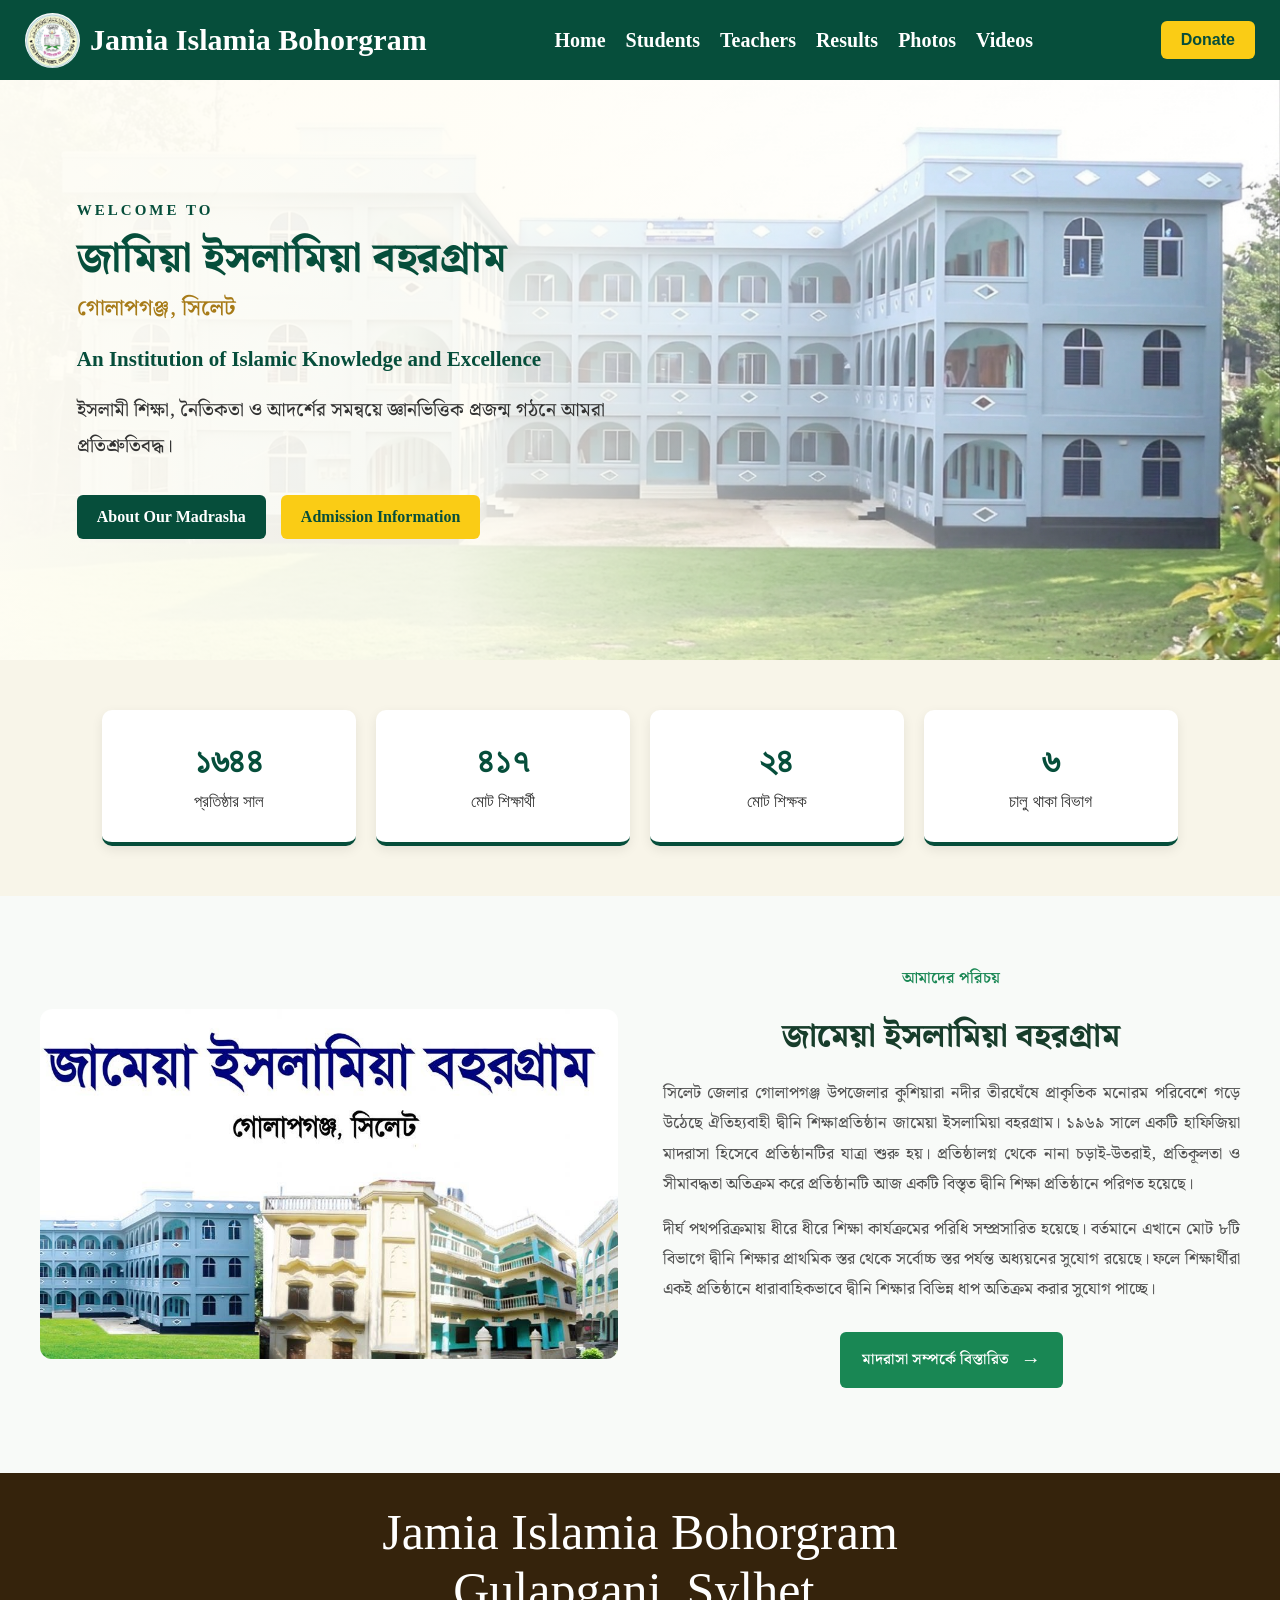
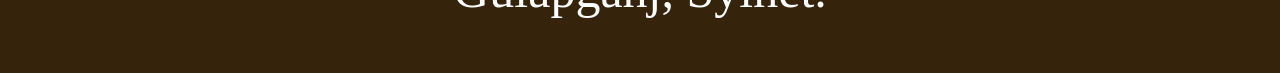
==== commit 4081952d: "abutm" ====
--- a/index.html
+++ b/index.html
@@ -152,6 +152,36 @@
 
         </section>
 
+        <!-- About Madrasha Section -->
+<section class="about-madrasha">
+    <div class="about-container">
+
+        <div class="about-image">
+            <img src="images/madrasa.jpg" alt="বহরগ্রাম মাদরাসা">
+        </div>
+
+        <div class="about-content">
+            <span class="about-subtitle hero-location">আমাদের পরিচয়</span>
+
+            <h2 class="madrasha-name">জামেয়া ইসলামিয়া বহরগ্রাম</h2>
+
+            <p class="hero-description">
+                সিলেট জেলার গোলাপগঞ্জ উপজেলার কুশিয়ারা নদীর তীরঘেঁষে প্রাকৃতিক মনোরম পরিবেশে গড়ে উঠেছে ঐতিহ্যবাহী দ্বীনি শিক্ষাপ্রতিষ্ঠান জামেয়া ইসলামিয়া বহরগ্রাম। ১৯৬৯ সালে একটি হাফিজিয়া মাদরাসা হিসেবে প্রতিষ্ঠানটির যাত্রা শুরু হয়। প্রতিষ্ঠালগ্ন থেকে নানা চড়াই-উতরাই, প্রতিকূলতা ও সীমাবদ্ধতা অতিক্রম করে প্রতিষ্ঠানটি আজ একটি বিস্তৃত দ্বীনি শিক্ষা প্রতিষ্ঠানে পরিণত হয়েছে।
+            </p>
+
+            <p class="hero-description">
+                দীর্ঘ পথপরিক্রমায় ধীরে ধীরে শিক্ষা কার্যক্রমের পরিধি সম্প্রসারিত হয়েছে। বর্তমানে এখানে মোট ৮টি বিভাগে দ্বীনি শিক্ষার প্রাথমিক স্তর থেকে সর্বোচ্চ স্তর পর্যন্ত অধ্যয়নের সুযোগ রয়েছে। ফলে শিক্ষার্থীরা একই প্রতিষ্ঠানে ধারাবাহিকভাবে দ্বীনি শিক্ষার বিভিন্ন ধাপ অতিক্রম করার সুযোগ পাচ্ছে।
+            </p>
+
+            <a href="about.html" class="about-button hero-location">
+                মাদরাসা সম্পর্কে বিস্তারিত
+                <span>→</span>
+            </a>
+        </div>
+
+    </div>
+</section>
+
     </main>
 
 
--- a/style.css
+++ b/style.css
@@ -799,4 +799,111 @@
         font-size: 15px;
     }
 
+}
+/* About Madrasha Section */
+
+.about-madrasha {
+    padding: 70px 20px;
+    background: #f8faf8;
+}
+
+.about-container {
+    max-width: 1200px;
+    margin: auto;
+    display: flex;
+    align-items: center;
+    gap: 45px;
+}
+
+.about-image {
+    flex: 1;
+    min-width: 0;
+}
+
+.about-image img {
+    width: 100%;
+    height: 350px;
+    object-fit: cover;
+    border-radius: 12px;
+    display: block;
+}
+
+.about-content {
+    flex: 1;
+    min-width: 0;
+}
+
+.about-subtitle {
+    display: inline-block;
+    color: #198754;
+    font-size: 16px;
+    font-weight: 600;
+    margin-bottom: 12px;
+}
+
+.about-content h2 {
+    font-size: 32px;
+    color: #173d2b;
+    margin-bottom: 18px;
+}
+
+.about-content p {
+    font-size: 16px;
+    line-height: 1.9;
+    color: #555;
+    margin-bottom: 14px;
+    text-align: justify;
+}
+
+.about-button {
+    display: inline-flex;
+    align-items: center;
+    gap: 12px;
+    margin-top: 12px;
+    padding: 12px 22px;
+    background: #198754;
+    color: #fff;
+    text-decoration: none;
+    border-radius: 6px;
+    font-size: 15px;
+    transition: 0.3s;
+}
+
+.about-button:hover {
+    background: #126b40;
+}
+
+.about-button span {
+    font-size: 20px;
+}
+
+/* Mobile Responsive */
+
+@media (max-width: 768px) {
+
+    .about-madrasha {
+        padding: 40px 15px;
+    }
+
+    .about-container {
+        flex-direction: column;
+        gap: 25px;
+    }
+
+    .about-image,
+    .about-content {
+        width: 100%;
+    }
+
+    .about-image img {
+        height: 230px;
+    }
+
+    .about-content h2 {
+        font-size: 25px;
+    }
+
+    .about-content p {
+        font-size: 15px;
+    }
 }
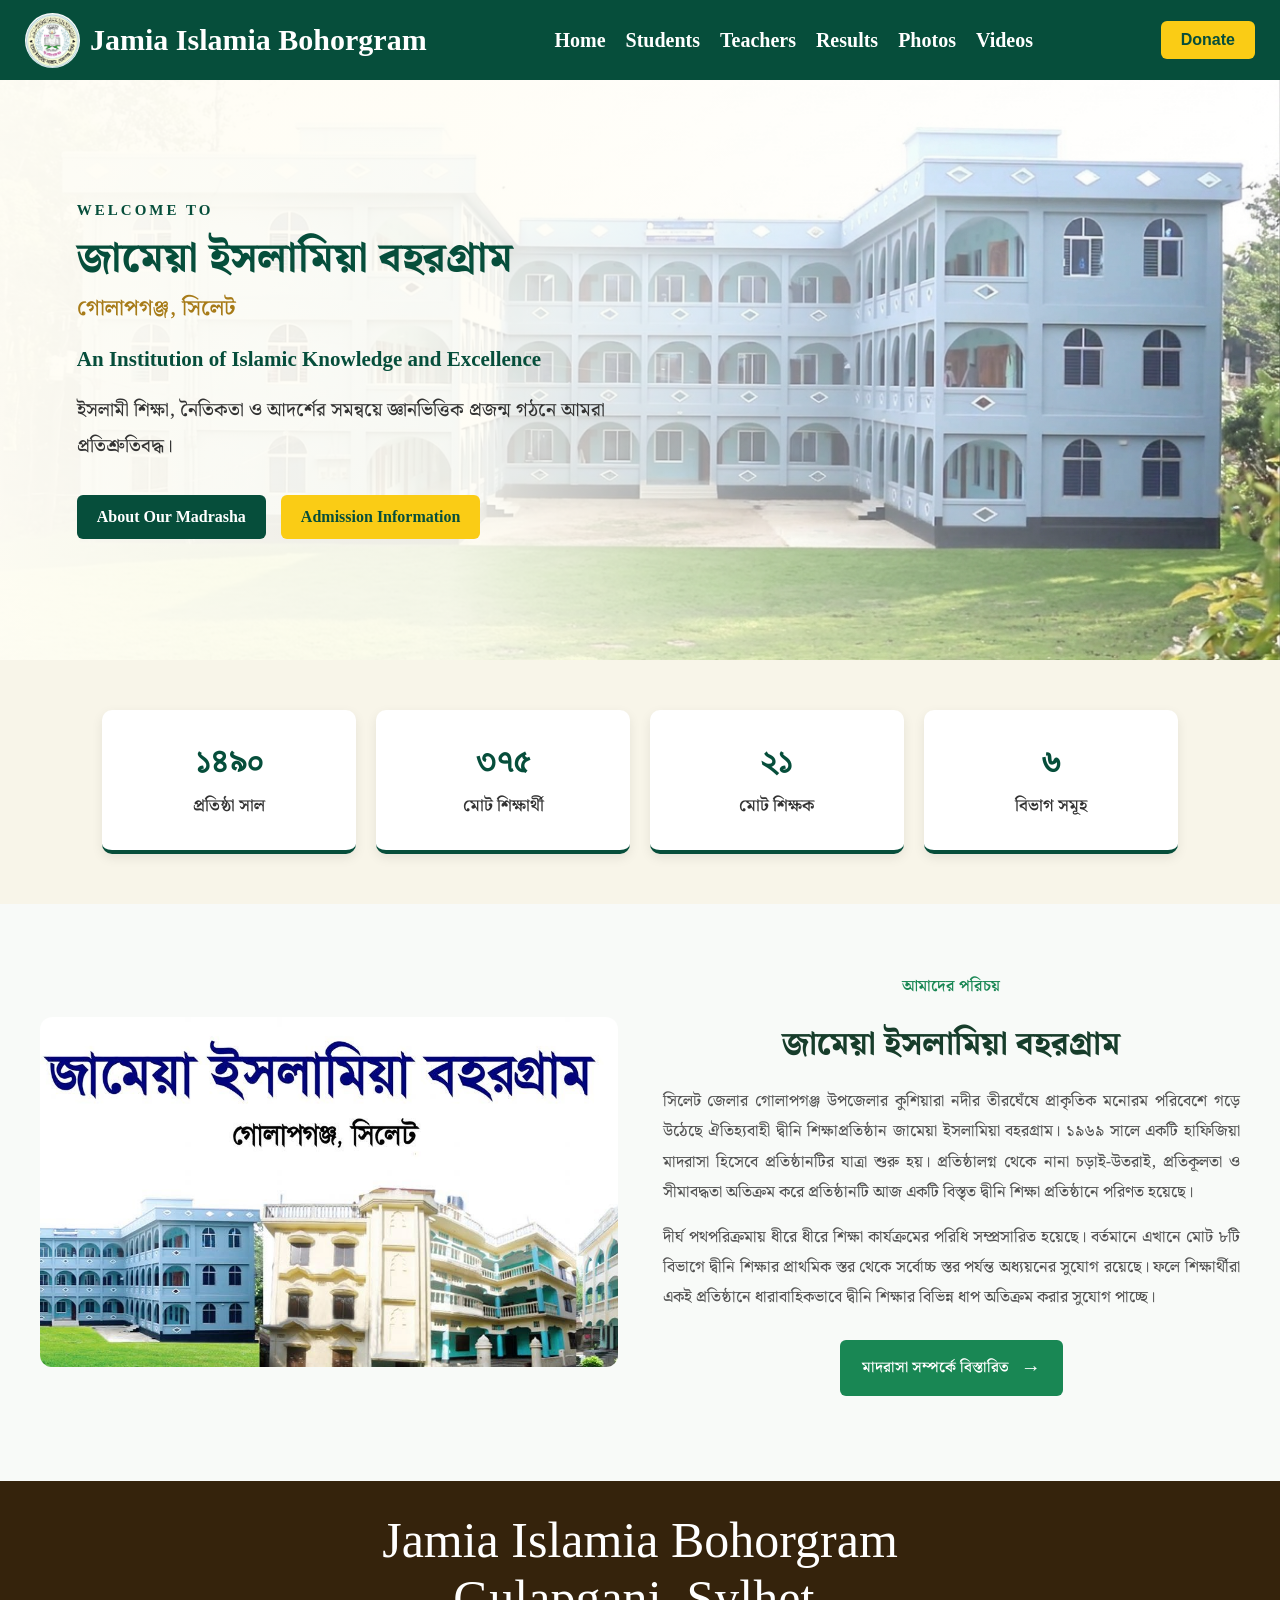
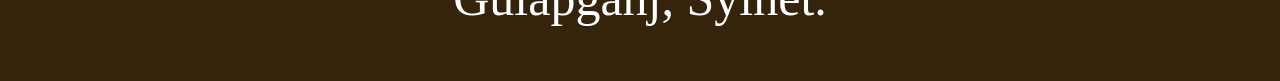
==== commit a609067d: "updatee" ====
--- a/index.html
+++ b/index.html
@@ -94,7 +94,7 @@
                 </span>
 
                 <h1 class="madrasha-name">
-                    জামিয়া ইসলামিয়া বহরগ্রাম
+                    জামেয়া ইসলামিয়া বহরগ্রাম
                 </h1>
 
                 <p class="hero-location">
@@ -132,35 +132,35 @@
 
             <div class="stat-card">
                 <h2 class="stat-number" data-target="1969">০</h2>
-                <p>প্রতিষ্ঠার সাল</p>
+                <p class="hero-location">প্রতিষ্ঠা সাল</p>
             </div>
 
             <div class="stat-card">
                 <h2 class="stat-number" data-target="500">০</h2>
-                <p>মোট শিক্ষার্থী</p>
+                <p class="hero-location">মোট শিক্ষার্থী</p>
             </div>
 
             <div class="stat-card">
                 <h2 class="stat-number" data-target="29">০</h2>
-                <p>মোট শিক্ষক</p>
+                <p class="hero-location">মোট শিক্ষক</p>
             </div>
 
             <div class="stat-card">
                 <h2 class="stat-number" data-target="8">০</h2>
-                <p>চালু থাকা বিভাগ</p>
+                <p class="hero-location">বিভাগ সমূহ</p>
             </div>
 
         </section>
 
         <!-- About Madrasha Section -->
-<section class="about-madrasha">
-    <div class="about-container">
-
-        <div class="about-image">
+        <section class="about-madrasha">
+        <div class="about-container">
+
+            <div class="about-image">
             <img src="images/madrasa.jpg" alt="বহরগ্রাম মাদরাসা">
-        </div>
-
-        <div class="about-content">
+            </div>
+
+            <div class="about-content">
             <span class="about-subtitle hero-location">আমাদের পরিচয়</span>
 
             <h2 class="madrasha-name">জামেয়া ইসলামিয়া বহরগ্রাম</h2>
@@ -181,7 +181,6 @@
 
     </div>
 </section>
-
     </main>
 
 
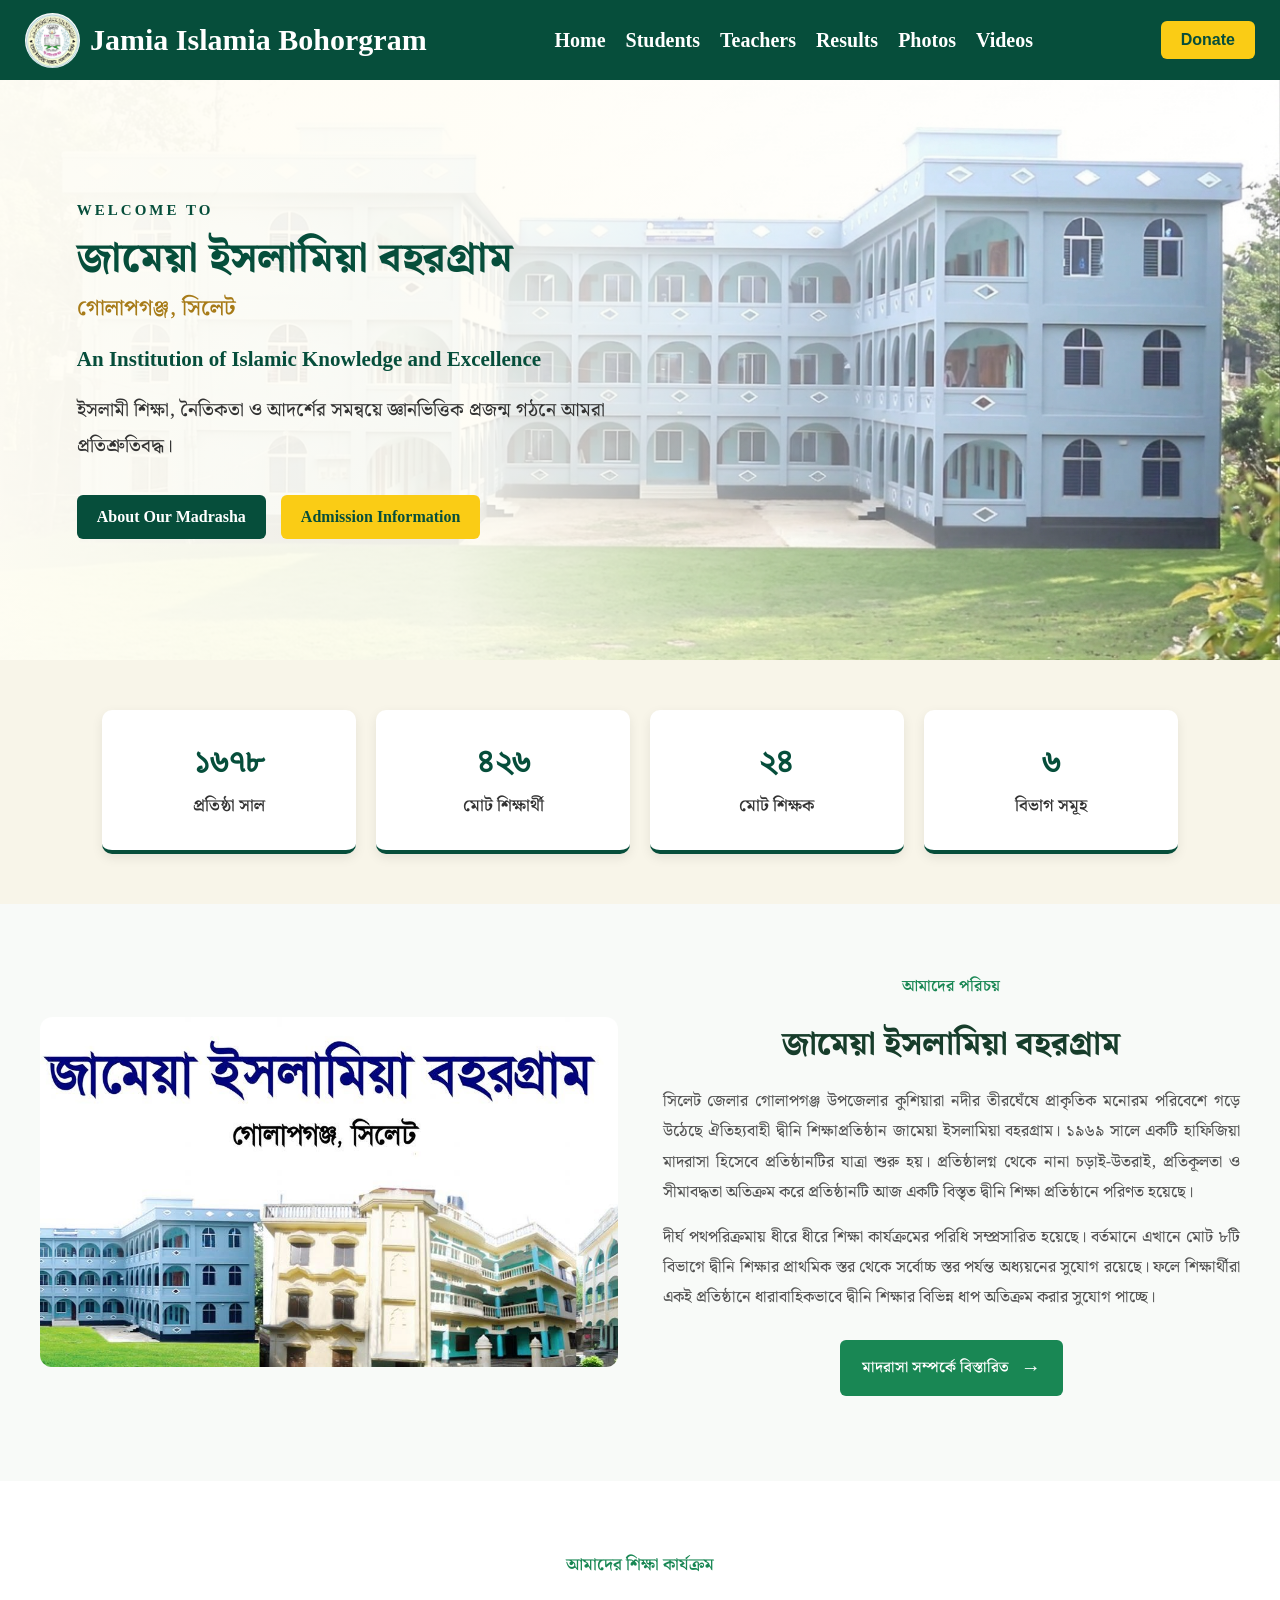
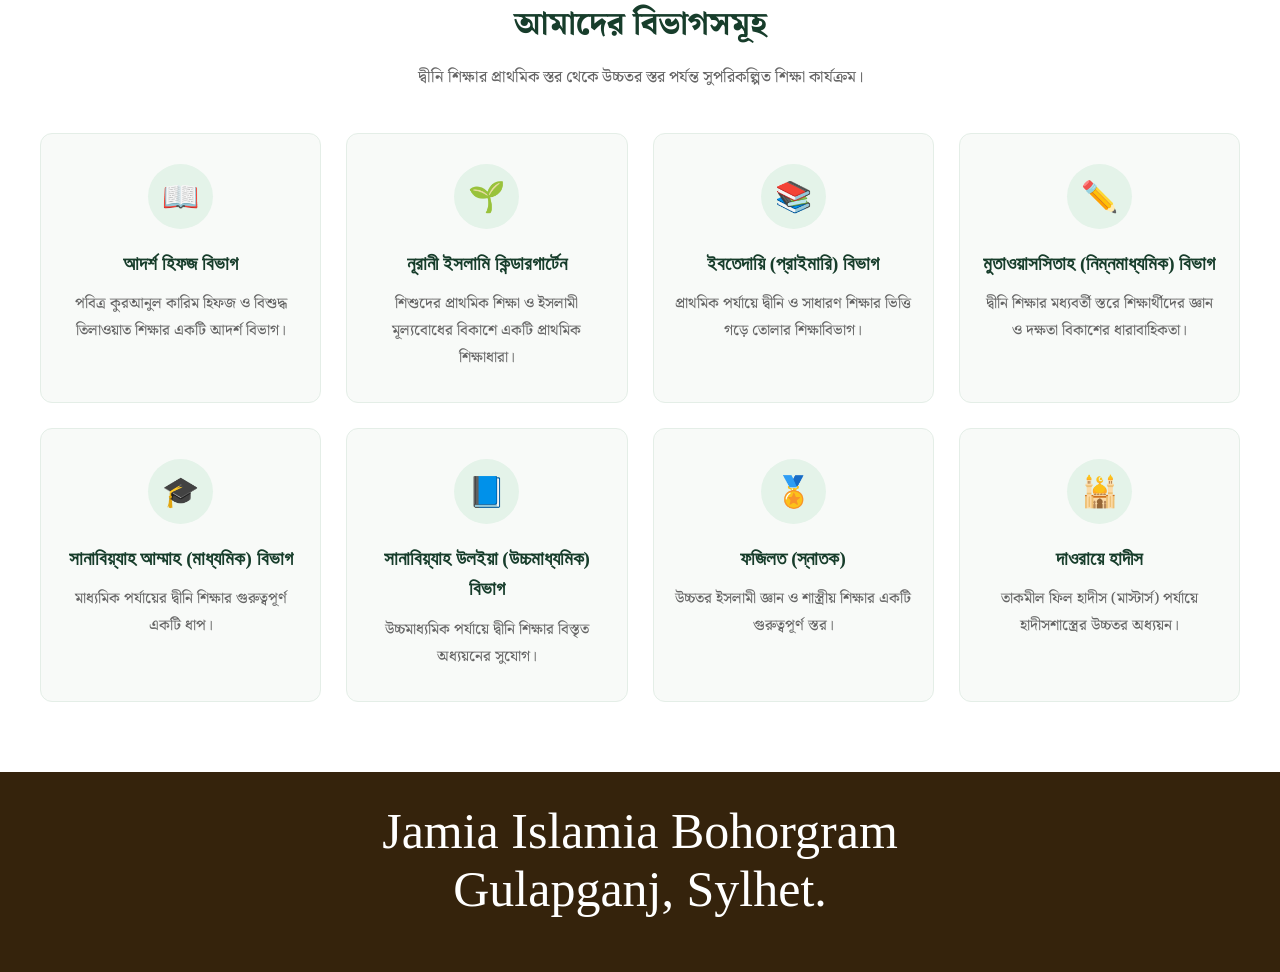
==== commit addd94b8: "a-part-add" ====
--- a/index.html
+++ b/index.html
@@ -181,6 +181,127 @@
 
     </div>
 </section>
+<!-- Education Departments Section -->
+<section class="departments-section">
+
+    <div class="departments-container">
+
+        <!-- Section Heading -->
+        <div class="departments-heading">
+            <span class="departments-subtitle hero-location">আমাদের শিক্ষা কার্যক্রম</span>
+
+            <h2 class="madrasha-name">আমাদের বিভাগসমূহ</h2>
+
+            <p class="hero-description">
+                দ্বীনি শিক্ষার প্রাথমিক স্তর থেকে উচ্চতর স্তর পর্যন্ত
+                সুপরিকল্পিত শিক্ষা কার্যক্রম।
+            </p>
+        </div>
+
+        <!-- Departments Grid -->
+        <div class="departments-grid">
+
+            <!-- Department 1 -->
+            <div class="department-card">
+                <div class="department-icon">📖</div>
+
+                <h3>আদর্শ হিফজ বিভাগ</h3>
+
+                <p class="hero-description">
+                    পবিত্র কুরআনুল কারিম হিফজ ও বিশুদ্ধ তিলাওয়াত
+                    শিক্ষার একটি আদর্শ বিভাগ।
+                </p>
+            </div>
+
+            <!-- Department 2 -->
+            <div class="department-card">
+                <div class="department-icon">🌱</div>
+
+                <h3>নূরানী ইসলামি কিন্ডারগার্টেন</h3>
+
+                <p class="hero-description">
+                    শিশুদের প্রাথমিক শিক্ষা ও ইসলামী মূল্যবোধের
+                    বিকাশে একটি প্রাথমিক শিক্ষাধারা।
+                </p>
+            </div>
+
+            <!-- Department 3 -->
+            <div class="department-card">
+                <div class="department-icon">📚</div>
+
+                <h3>ইবতেদায়ি (প্রাইমারি) বিভাগ</h3>
+
+                <p class="hero-description">
+                    প্রাথমিক পর্যায়ে দ্বীনি ও সাধারণ শিক্ষার
+                    ভিত্তি গড়ে তোলার শিক্ষাবিভাগ।
+                </p>
+            </div>
+
+            <!-- Department 4 -->
+            <div class="department-card">
+                <div class="department-icon">✏️</div>
+
+                <h3>মুতাওয়াসসিতাহ (নিম্নমাধ্যমিক) বিভাগ</h3>
+
+                <p class="hero-description">
+                    দ্বীনি শিক্ষার মধ্যবর্তী স্তরে শিক্ষার্থীদের
+                    জ্ঞান ও দক্ষতা বিকাশের ধারাবাহিকতা।
+                </p>
+            </div>
+
+            <!-- Department 5 -->
+            <div class="department-card">
+                <div class="department-icon">🎓</div>
+
+                <h3>সানাবিয়্যাহ আম্মাহ (মাধ্যমিক) বিভাগ</h3>
+
+                <p class="hero-description">
+                    মাধ্যমিক পর্যায়ের দ্বীনি শিক্ষার
+                    গুরুত্বপূর্ণ একটি ধাপ।
+                </p>
+            </div>
+
+            <!-- Department 6 -->
+            <div class="department-card">
+                <div class="department-icon">📘</div>
+
+                <h3>সানাবিয়্যাহ উলইয়া (উচ্চমাধ্যমিক) বিভাগ</h3>
+
+                <p class="hero-description">
+                    উচ্চমাধ্যমিক পর্যায়ে দ্বীনি শিক্ষার
+                    বিস্তৃত অধ্যয়নের সুযোগ।
+                </p>
+            </div>
+
+            <!-- Department 7 -->
+            <div class="department-card">
+                <div class="department-icon">🏅</div>
+
+                <h3>ফজিলত (স্নাতক)</h3>
+
+                <p class="hero-description">
+                    উচ্চতর ইসলামী জ্ঞান ও শাস্ত্রীয় শিক্ষার
+                    একটি গুরুত্বপূর্ণ স্তর।
+                </p>
+            </div>
+
+            <!-- Department 8 -->
+            <div class="department-card">
+                <div class="department-icon">🕌</div>
+
+                <h3>দাওরায়ে হাদীস</h3>
+
+                <p class="hero-description">
+                    তাকমীল ফিল হাদীস (মাস্টার্স) পর্যায়ে
+                    হাদীসশাস্ত্রের উচ্চতর অধ্যয়ন।
+                </p>
+            </div>
+
+        </div>
+
+    </div>
+
+</section>
     </main>
 
 
--- a/style.css
+++ b/style.css
@@ -906,4 +906,189 @@
     .about-content p {
         font-size: 15px;
     }
+}
+/* Prevent horizontal overflow */
+* {
+    box-sizing: border-box;
+}
+
+html,
+body {
+    width: 100%;
+    max-width: 100%;
+    margin: 0;
+    padding: 0;
+    overflow-x: hidden;
+}
+
+/* Responsive images */
+img {
+    max-width: 100%;
+    height: auto;
+}
+/* ==============================
+   Education Departments Section
+============================== */
+
+.departments-section {
+    padding: 70px 20px;
+    background: #ffffff;
+}
+
+.departments-container {
+    max-width: 1200px;
+    width: 100%;
+    margin: 0 auto;
+}
+
+/* Section Heading */
+
+.departments-heading {
+    text-align: center;
+    margin-bottom: 40px;
+}
+
+.departments-subtitle {
+    display: inline-block;
+    color: #198754;
+    font-size: 17px;
+    font-weight: 600;
+    margin-bottom: 12px;
+}
+
+.departments-heading h2 {
+    font-size: 32px;
+    color: #173d2b;
+    margin-bottom: 15px;
+}
+
+.departments-heading p {
+    font-size: 16px;
+    color: #666;
+    line-height: 1.8;
+    margin: 0;
+}
+
+/* Departments Grid */
+
+.departments-grid {
+    display: grid;
+    grid-template-columns: repeat(4, minmax(0, 1fr));
+    gap: 25px;
+}
+
+/* Department Card */
+
+.department-card {
+    background: #f8faf8;
+    border: 1px solid #e4eee7;
+    border-radius: 12px;
+    padding: 30px 20px;
+    text-align: center;
+    transition: all 0.3s ease;
+}
+
+.department-card:hover {
+    transform: translateY(-5px);
+    box-shadow: 0 8px 25px rgba(0, 0, 0, 0.08);
+    border-color: #198754;
+}
+
+/* Department Icon */
+
+.department-icon {
+    width: 65px;
+    height: 65px;
+    background: #e4f3e9;
+    color: #198754;
+    border-radius: 50%;
+
+    display: flex;
+    align-items: center;
+    justify-content: center;
+
+    font-size: 30px;
+    margin: 0 auto 20px;
+}
+
+/* Department Title */
+
+.department-card h3 {
+    font-size: 19px;
+    color: #173d2b;
+    line-height: 1.6;
+    margin-bottom: 12px;
+}
+
+/* Department Description */
+
+.department-card p {
+    font-size: 15px;
+    color: #666;
+    line-height: 1.8;
+    margin: 0;
+}
+
+/* ==============================
+   Tablet Responsive
+============================== */
+
+@media (max-width: 992px) {
+
+    .departments-grid {
+        grid-template-columns: repeat(2, minmax(0, 1fr));
+        gap: 20px;
+    }
+
+}
+
+/* ==============================
+   Mobile Responsive
+============================== */
+
+@media (max-width: 576px) {
+
+    .departments-section {
+        padding: 45px 15px;
+    }
+
+    .departments-heading {
+        margin-bottom: 30px;
+    }
+
+    .departments-heading h2 {
+        font-size: 26px;
+    }
+
+    .departments-heading p {
+        font-size: 14px;
+    }
+
+    .departments-grid {
+        grid-template-columns: repeat(2, minmax(0, 1fr));
+        gap: 12px;
+    }
+
+    .department-card {
+        padding: 20px 12px;
+        border-radius: 10px;
+    }
+
+    .department-icon {
+        width: 55px;
+        height: 55px;
+        font-size: 25px;
+        margin-bottom: 15px;
+    }
+
+    .department-card h3 {
+        font-size: 16px;
+        line-height: 1.6;
+    }
+
+    .department-card p {
+        font-size: 13px;
+        line-height: 1.7;
+    }
+
 }
